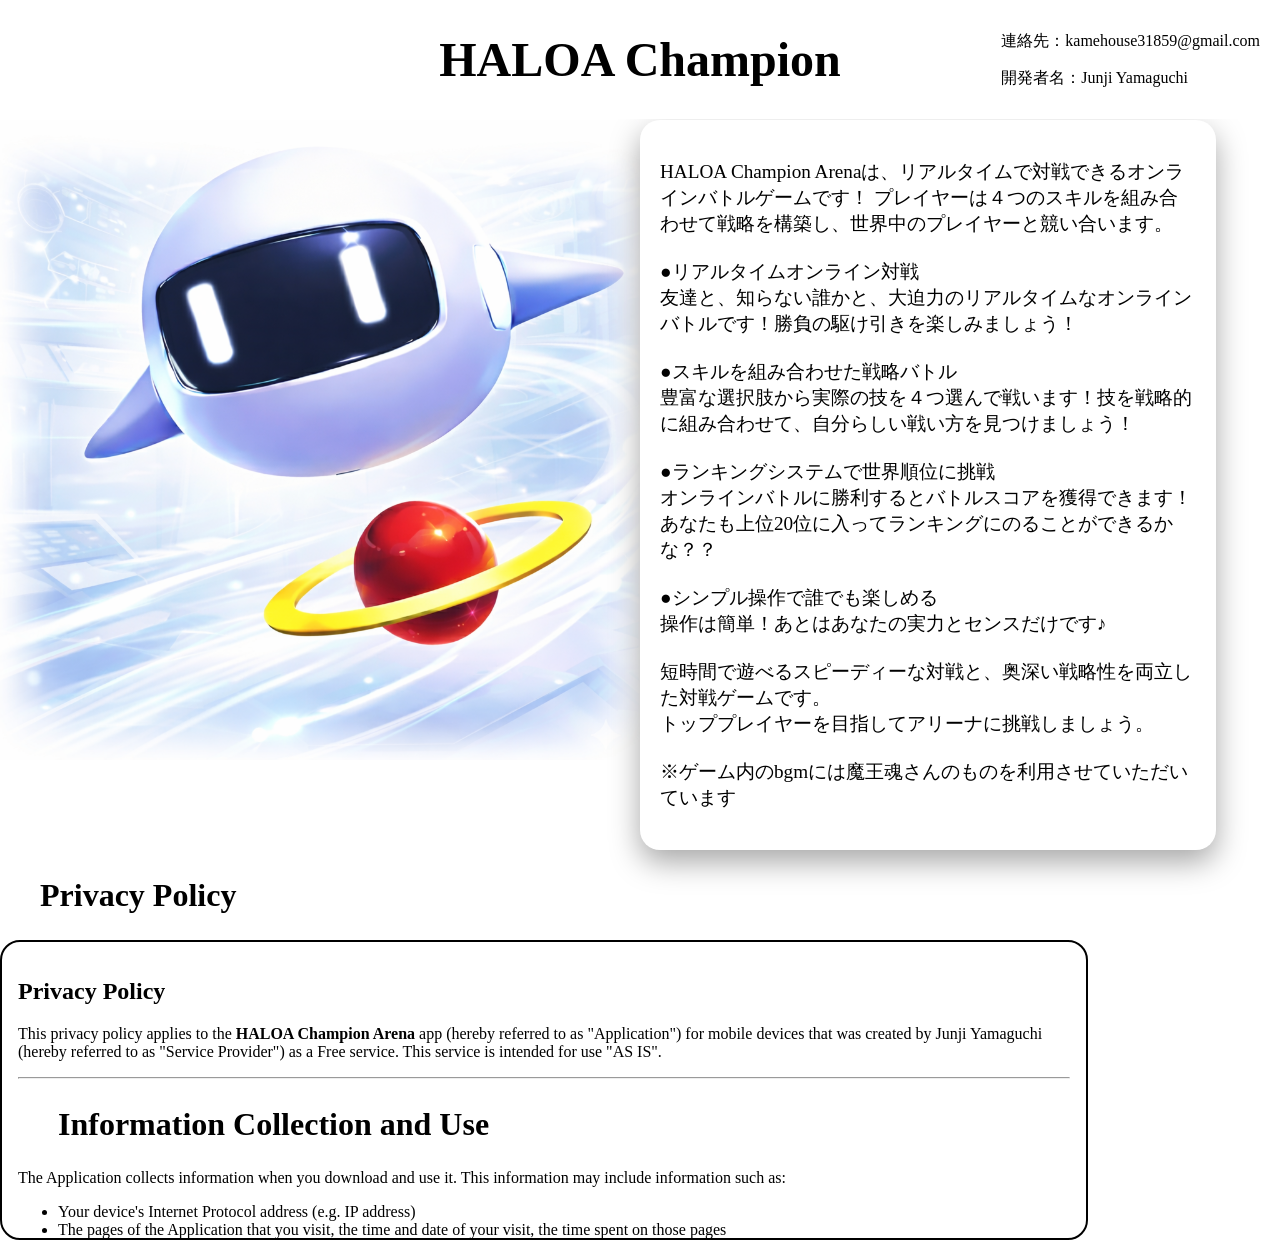
==== index.html @ c18015fb "create a homepage" ====
<!DOCTYPE html>
<html>
    <head>
        <meta charset="UTF-8">
        <title>HALOA Champion Arena</title>
        <link rel="stylesheet" href="style.css">
    </head>
    <body>

        <div class="title_group">
            <h1 class="title">HALOA Champion</h1>
            <div class="information_group">
                <p
                    class="information_item">連絡先：kamehouse31859@gmail.com</p>
                <p class="information_item">開発者名：Junji Yamaguchi</p>
            </div>
        </div>

        <div class="information_image_container">
            <div><img src="images/icon_final.png"
                    alt="HALOA Champion ロゴ"
                    class="image"></div>
            <div class="discription_container">

                <p class="discription">HALOA Champion
                    Arenaは、リアルタイムで対戦できるオンラインバトルゲームです！
                    プレイヤーは４つのスキルを組み合わせて戦略を構築し、世界中のプレイヤーと競い合います。<br><br>

                    ●リアルタイムオンライン対戦<br>
                    友達と、知らない誰かと、大迫力のリアルタイムなオンラインバトルです！勝負の駆け引きを楽しみましょう！<br><br>

                    ●スキルを組み合わせた戦略バトル<br>
                    豊富な選択肢から実際の技を４つ選んで戦います！技を戦略的に組み合わせて、自分らしい戦い方を見つけましょう！<br><br>

                    ●ランキングシステムで世界順位に挑戦<br>
                    オンラインバトルに勝利するとバトルスコアを獲得できます！あなたも上位20位に入ってランキングにのることができるかな？？<br><br>

                    ●シンプル操作で誰でも楽しめる<br>
                    操作は簡単！あとはあなたの実力とセンスだけです♪<br><br>

                    短時間で遊べるスピーディーな対戦と、奥深い戦略性を両立した対戦ゲームです。<br>
                    トッププレイヤーを目指してアリーナに挑戦しましょう。<br><br>

                    ※ゲーム内のbgmには魔王魂さんのものを利用させていただいています</p>
            </div>
        </div>
        <h2>Privacy Policy</h2>
        <div class="privacy_container">
            <section class="pp">
                <h1>Privacy Policy</h1>

                <p>
                    This privacy policy applies to the <strong>HALOA Champion
                        Arena</strong> app (hereby referred to as
                    &quot;Application&quot;) for mobile devices that was created
                    by Junji Yamaguchi
                    (hereby referred to as &quot;Service Provider&quot;) as a
                    Free service. This service is intended
                    for use &quot;AS IS&quot;.
                </p>

                <hr>

                <h2>Information Collection and Use</h2>

                <p>The Application collects information when you download and
                    use it. This information may include information such
                    as:</p>

                <ul>
                    <li>Your device's Internet Protocol address (e.g. IP
                        address)</li>
                    <li>The pages of the Application that you visit, the time
                        and date of your visit, the time spent on those
                        pages</li>
                    <li>The time spent on the Application</li>
                    <li>The operating system you use on your mobile device</li>
                </ul>

                <p>The Application does not gather precise information about the
                    location of your mobile device.</p>

                <p>
                    The Service Provider may use the information you provided to
                    contact you from time to time to provide you with important
                    information,
                    required notices and marketing promotions.
                </p>

                <p>
                    For a better experience, while using the Application, the
                    Service Provider may require you to provide us with certain
                    personally
                    identifiable information, including but not limited to
                    <a
                        href="mailto:kamehouse31859@gmail.com">kamehouse31859@gmail.com</a>.
                    The information that the Service Provider requests will be
                    retained by them and used as described in this privacy
                    policy.
                </p>

                <hr>

                <h2>Third Party Access</h2>

                <p>
                    Only aggregated, anonymized data is periodically transmitted
                    to external services to aid the Service Provider in
                    improving the
                    Application and their service. The Service Provider may
                    share your information with third parties in the ways that
                    are described in
                    this privacy statement.
                </p>

                <p>
                    Please note that the Application utilizes third-party
                    services that have their own Privacy Policy about handling
                    data. Below are the
                    links to the Privacy Policy of the third-party service
                    providers used by the Application:
                </p>

                <ul>
                    <li>Unity</li>
                </ul>

                <p>The Service Provider may disclose User Provided and
                    Automatically Collected Information:</p>

                <ul>
                    <li>as required by law, such as to comply with a subpoena,
                        or similar legal process;</li>
                    <li>
                        when they believe in good faith that disclosure is
                        necessary to protect their rights, protect your safety
                        or the safety of others,
                        investigate fraud, or respond to a government request;
                    </li>
                    <li>
                        with their trusted services providers who work on their
                        behalf, do not have an independent use of the
                        information we disclose to
                        them, and have agreed to adhere to the rules set forth
                        in this privacy statement.
                    </li>
                </ul>

                <hr>

                <h2>Opt-Out Rights</h2>

                <p>
                    You can stop all collection of information by the
                    Application easily by uninstalling it. You may use the
                    standard uninstall
                    processes as may be available as part of your mobile device
                    or via the mobile application marketplace or network.
                </p>

                <hr>

                <h2>Data Retention Policy</h2>

                <p>
                    The Service Provider will retain User Provided data for as
                    long as you use the Application and for a reasonable time
                    thereafter. If
                    you'd like them to delete User Provided Data that you have
                    provided via the Application, please contact them at
                    <a
                        href="mailto:kamehouse31859@gmail.com">kamehouse31859@gmail.com</a>
                    and they will respond in a reasonable time.
                </p>

                <hr>

                <h2>Children</h2>

                <p>The Service Provider does not use the Application to
                    knowingly solicit data from or market to children under the
                    age of 13.</p>

                <p>
                    The Application does not address anyone under the age of 13.
                    The Service Provider does not knowingly collect personally
                    identifiable
                    information from children under 13 years of age. In the case
                    the Service Provider discovers that a child under 13 has
                    provided
                    personal information, the Service Provider will immediately
                    delete this from their servers. If you are a parent or
                    guardian and you
                    are aware that your child has provided us with personal
                    information, please contact the Service Provider
                    (<a
                        href="mailto:kamehouse31859@gmail.com">kamehouse31859@gmail.com</a>)
                    so that they will be able to take the necessary actions.
                </p>

                <hr>

                <h2>Security</h2>

                <p>
                    The Service Provider is concerned about safeguarding the
                    confidentiality of your information. The Service Provider
                    provides
                    physical, electronic, and procedural safeguards to protect
                    information the Service Provider processes and maintains.
                </p>

                <hr>

                <h2>Changes</h2>

                <p>
                    This Privacy Policy may be updated from time to time for any
                    reason. The Service Provider will notify you of any changes
                    to the
                    Privacy Policy by updating this page with the new Privacy
                    Policy. You are advised to consult this Privacy Policy
                    regularly for any
                    changes, as continued use is deemed approval of all changes.
                </p>

                <p><strong>This privacy policy is effective as of
                        2025-05-03</strong></p>

                <hr>

                <h2>Your Consent</h2>

                <p>
                    By using the Application, you are consenting to the
                    processing of your information as set forth in this Privacy
                    Policy now and as
                    amended by us.
                </p>

                <hr>

                <h2>Contact Us</h2>

                <p>
                    If you have any questions regarding privacy while using the
                    Application, or have questions about the practices, please
                    contact the
                    Service Provider via email at
                    <a
                        href="mailto:kamehouse31859@gmail.com">kamehouse31859@gmail.com</a>.
                </p>
            </section>
        </div>
    </body>
</html>
---- style.css ----
body {
  margin: 0;
  padding-top: 120px; /* ← title_groupの高さ分に調整 */
}

.title {
  font-size: 3rem;
  text-align: center;
}

.title_group_spacing {
  height: 200px;
  width: 100vw;
  background-color: aliceblue;
}

.title_group {
  display: flex;
  justify-content: center; /* ← 中央寄せ */
  align-items: center;
  position: fixed;
  top: 0;
  left: 0;
  background-color: white;
  width: 100vw;
  z-index: 1000;
}

.information_group {
  position: absolute; /* ← fixedやめる */
  right: 20px;
  top: 50%;
  transform: translateY(-50%);
}

.image {
  width: 50vw;
}

.information_image_container {
  display: flex;
}

.discription_container {
  width: 45vw;
  justify-items: center;
  box-shadow: 0 12px 30px rgba(0, 0, 0, 0.35);
  border-radius: 20px;
}

.information_item {
}

.discription {
  padding: 20px;
  font-size: 1.2rem;
}

h2 {
  margin-left: 40px;
  font-size: 2rem;
}

.privacy_container {
  height: 300px;
  width: 85vw;
  border: 2px solid;
  border-radius: 20px;
  justify-self: center;
  overflow-y: auto; /* ← はみ出たら縦スクロール */
  overflow-x: hidden; /* ← 横は出ないように */

  justify-self: center;
  padding: 16px; /* ← 中身が枠にくっつかないように（好み） */
  box-sizing: border-box; /* ← padding分で幅がはみ出さない */
}
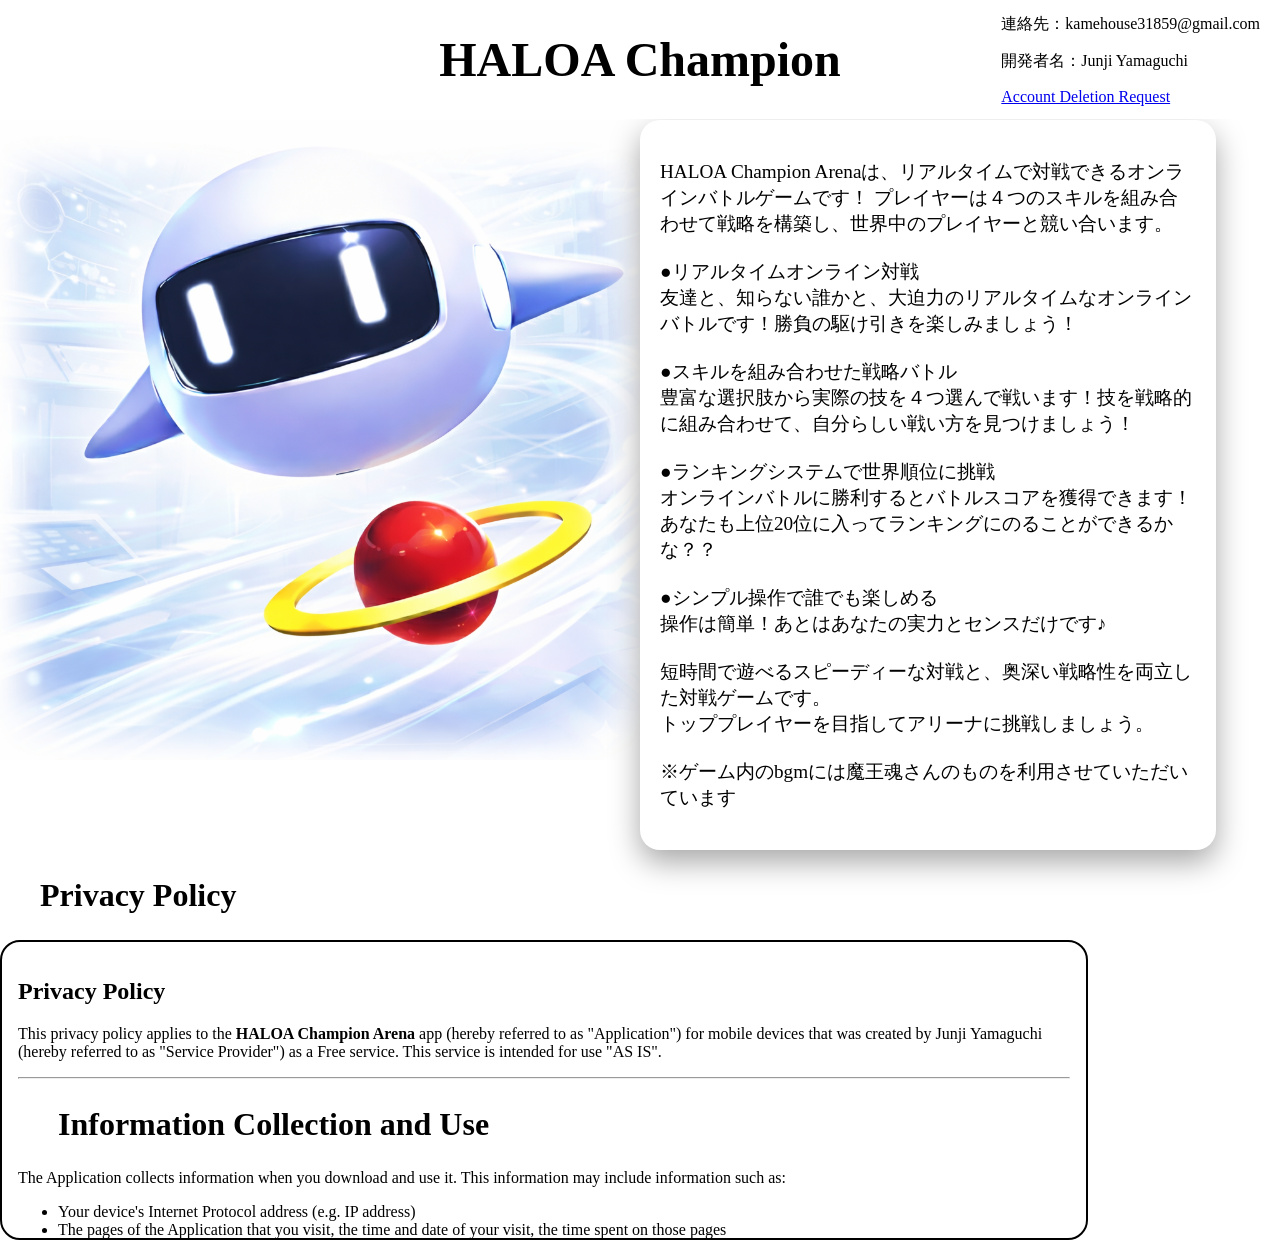
==== commit c00198ca: "Update index.html" ====
--- a/index.html
+++ b/index.html
@@ -4,6 +4,7 @@
         <meta charset="UTF-8">
         <title>HALOA Champion Arena</title>
         <link rel="stylesheet" href="style.css">
+        <meta name="viewport" content="width=device-width, initial-scale=1.0">
     </head>
     <body>
 
@@ -13,6 +14,9 @@
                 <p
                     class="information_item">連絡先：kamehouse31859@gmail.com</p>
                 <p class="information_item">開発者名：Junji Yamaguchi</p>
+                <p class="information_item">
+    <a href="account-deletion.html">Account Deletion Request</a>
+</p>
             </div>
         </div>
 
@@ -253,4 +257,4 @@
             </section>
         </div>
     </body>
-</html>+</html>
--- a/style.css
+++ b/style.css
@@ -74,3 +74,66 @@
   padding: 16px; /* ← 中身が枠にくっつかないように（好み） */
   box-sizing: border-box; /* ← padding分で幅がはみ出さない */
 }
+
+/* スマホ対応 */
+@media (max-width: 768px) {
+  .title_group {
+    flex-direction: column;
+    align-items: center;
+    gap: 6px;
+    padding: 10px 12px;
+  }
+
+  /* 右固定をやめて、普通に表示 */
+  .information_group {
+    position: static;
+    transform: none;
+    text-align: center;
+    font-size: 0.9rem;
+    line-height: 1.3;
+  }
+
+  /* メールが長いので折り返し許可 */
+  .information_item {
+    margin: 0;
+    word-break: break-word; /* 長い文字列でも折り返す */
+  }
+
+  /* タイトルも少し小さく */
+  .title {
+    margin: 0;
+    font-size: 2rem;
+  }
+
+  /* fixedヘッダーの分、本文を下げる（必要なら調整） */
+  body {
+    padding-top: 150px;
+  }
+
+  .information_image_container {
+    flex-direction: column; /* 横並び→縦並び */
+    gap: 16px;
+    padding: 0 12px;
+  }
+
+  .image {
+    width: 100%; /* 画面いっぱい */
+    max-width: 420px; /* 大きすぎ防止 */
+    margin: 0 auto;
+    display: block;
+  }
+
+  .discription_container {
+    width: 100%;
+  }
+
+  h2 {
+    margin-left: 12px;
+  }
+
+  .privacy_container {
+    width: calc(100% - 24px);
+    height: 320px; /* 好みで */
+    margin: 0 12px 24px 12px;
+  }
+}
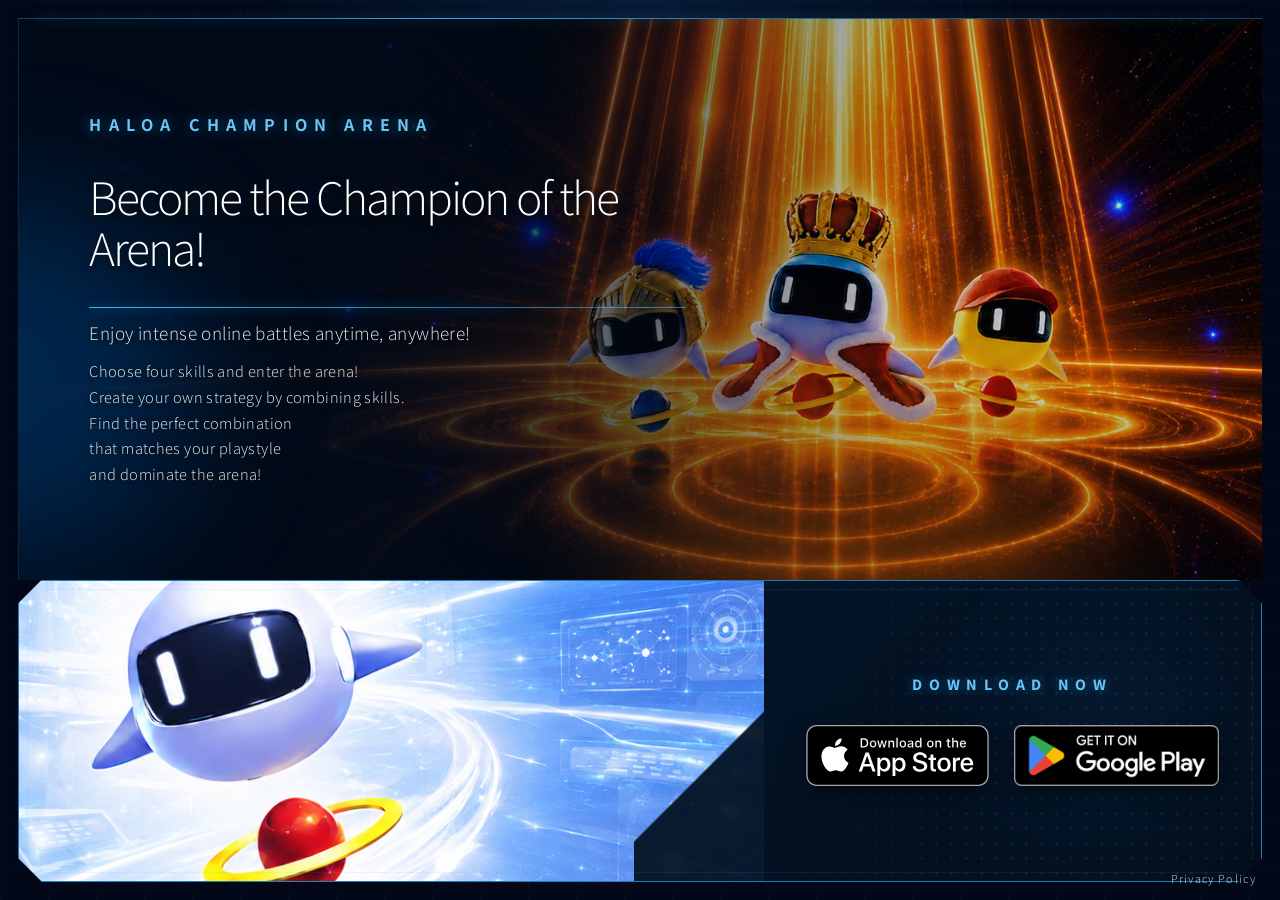
==== commit 7de73c19: "2026-07-28" ====
--- a/index.html
+++ b/index.html
@@ -1,260 +1,571 @@
 <!DOCTYPE html>
-<html>
+<html lang="ja">
     <head>
         <meta charset="UTF-8">
-        <title>HALOA Champion Arena</title>
+
+        <meta
+            name="viewport"
+            content="width=device-width, initial-scale=1.0">
+
+        <meta
+            name="description"
+            content="Haloa Champion Arenaの公式サイト。4つの技を選んで戦うオンライン対戦ゲーム。">
+
+        <title>Haloa Champion Arena</title>
+
         <link rel="stylesheet" href="style.css">
-        <meta name="viewport" content="width=device-width, initial-scale=1.0">
+
+        <link
+            href="https://fonts.googleapis.com/css2?family=Noto+Sans+JP:wght@100;200;300;400;500;700&display=swap"
+            rel="stylesheet">
     </head>
+
     <body>
 
-        <div class="title_group">
-            <h1 class="title">HALOA Champion</h1>
-            <div class="information_group">
-                <p
-                    class="information_item">連絡先：kamehouse31859@gmail.com</p>
-                <p class="information_item">開発者名：Junji Yamaguchi</p>
-                <p class="information_item">
-    <a href="account-deletion.html">Account Deletion Request</a>
-</p>
+        <main class="landing-page">
+
+            <!-- 上部：ゲーム紹介 -->
+            <section class="hero-section">
+
+                <!-- 背景画像 -->
+                <img
+                    class="hero-background"
+                    src="images/banner.png"
+                    alt>
+
+                <!-- 背景を暗くするレイヤー -->
+                <div class="hero-overlay"></div>
+
+                <!-- 装飾用の発光 -->
+                <div class="blue-glow blue-glow-left"></div>
+                <div class="orange-glow"></div>
+
+                <!-- 左側の文章 -->
+                <div class="hero-content">
+
+                    <p class="game-name">
+                        HALOA CHAMPION ARENA
+                    </p>
+
+                    <h1 class="hero-title" id="hero-title">
+                        アリーナの王者になれ！
+                    </h1>
+
+                    <div class="hero-description">
+
+                        <p class="hero-lead" id="hero-lead">
+                            どこでも手軽に大迫力のオンライン対戦！
+                        </p>
+
+                        <p id="hero-text-1">
+                            ４つの技を選んでいざ戦場へ！
+                        </p>
+
+                        <p id="hero-text-2">
+                            技の選び方はあなた次第。
+                        </p>
+
+                        <p id="hero-text-3">
+                            あなただけの戦略を実現するあなただけの組み合わせが<br class="mobile-break">
+                            きっと見つかるはず！
+                        </p>
+
+                    </div>
+
+                </div>
+
+            </section>
+
+            <!-- 下部：ダウンロード -->
+            <section class="download-section">
+
+                <!-- 左側のキャラクター画像 -->
+                <div class="download-visual">
+
+                    <div class="visual-light"></div>
+
+                    <img
+                        src="images/haloa_image.png"
+                        alt="Haloa Champion Arena"
+                        class="haloa-image">
+
+                </div>
+
+                <!-- 斜めの区切り -->
+                <div class="diagonal-divider"></div>
+
+                <!-- 右側 -->
+                <div class="download-content">
+
+                    <p
+                        class="download-label"
+                        id="download-label">
+                        DOWNLOAD NOW
+                    </p>
+
+                    <div class="store-buttons">
+
+                        <a
+                            href="https://apps.apple.com/jp/app/haloa-champion-arena/id6758935252"
+                            class="store-link"
+                            aria-label="Download on the App Store">
+
+                            <img
+                                src="images/appstore.svg"
+                                alt="Download on the App Store">
+
+                        </a>
+
+                        <a
+                            href="https://play.google.com/store/apps/details?id=com.junjiyamaguchi.haloa"
+                            class="store-link"
+                            aria-label="Get it on Google Play">
+
+                            <img
+                                src="images/googleplay.png"
+                                alt="Get it on Google Play">
+
+                        </a>
+
+                    </div>
+
+                </div>
+
+            </section>
+
+        </main>
+
+        <script>
+
+        const language =
+            navigator.languages && navigator.languages.length > 0
+                ? navigator.languages[0]
+                : navigator.language;
+
+        const isJapanese =
+            language.toLowerCase().startsWith("ja");
+
+        const texts = {
+
+            ja: {
+
+                title: "アリーナの王者になれ！",
+
+                lead: "どこでも手軽に大迫力のオンライン対戦！",
+
+                text1: "４つの技を選んでいざ戦場へ！",
+
+                text2: "技の選び方はあなた次第。",
+
+                text3:
+                    "あなただけの戦略を実現する、<br>" +
+                    "あなただけの組み合わせが<br class='mobile-break'>" +
+                    "きっと見つかるはず！",
+
+                download: "DOWNLOAD NOW"
+            },
+
+            en: {
+
+                title: "Become the Champion of the Arena!",
+
+                lead: "Enjoy intense online battles anytime, anywhere!",
+
+                text1: "Choose four skills and enter the arena!",
+
+                text2: "Create your own strategy by combining skills.",
+
+                text3:
+                    "Find the perfect combination<br>" +
+                    "that matches your playstyle<br class='mobile-break'>" +
+                    "and dominate the arena!",
+
+                download: "DOWNLOAD NOW"
+            }
+
+        };
+
+        const selected =
+            isJapanese ? texts.ja : texts.en;
+
+        document.documentElement.lang =
+            isJapanese ? "ja" : "en";
+
+        document.getElementById("hero-title").textContent =
+            selected.title;
+
+        document.getElementById("hero-lead").textContent =
+            selected.lead;
+
+        document.getElementById("hero-text-1").textContent =
+            selected.text1;
+
+        document.getElementById("hero-text-2").textContent =
+            selected.text2;
+
+        document.getElementById("hero-text-3").innerHTML =
+            selected.text3;
+
+        document.getElementById("download-label").textContent =
+            selected.download;
+
+            if (!isJapanese) {
+                document.body.classList.add("english");
+            }
+
+    </script>
+
+        <!-- Privacy Policy ボタン -->
+        <button
+            type="button"
+            class="privacy-policy-button"
+            id="privacy-policy-button"
+            aria-haspopup="dialog"
+            aria-controls="privacy-policy-modal">
+            Privacy Policy
+        </button>
+
+        <!-- Privacy Policy モーダル -->
+        <div
+            class="privacy-modal-overlay"
+            id="privacy-policy-modal"
+            aria-hidden="true">
+            <div
+                class="privacy-modal"
+                role="dialog"
+                aria-modal="true"
+                aria-labelledby="privacy-modal-title">
+                <button
+                    type="button"
+                    class="privacy-modal-close"
+                    id="privacy-modal-close"
+                    aria-label="プライバシーポリシーを閉じる">
+                    ×
+                </button>
+
+                <p class="privacy-modal-label">PRIVACY POLICY</p>
+
+                <h2 id="privacy-modal-title">
+                    プライバシーポリシー
+                </h2>
+
+                <div class="privacy-modal-content">
+
+                    <section>
+                        <h3>Privacy Policy</h3>
+
+                        <p>
+                            This privacy policy applies to the HALOA Champion
+                            Arena app
+                            (hereby referred to as "Application") for mobile
+                            devices that was
+                            created by Junji Yamaguchi (hereby referred to as
+                            "Service Provider")
+                            as a Free service. This service is intended for use
+                            "AS IS".
+                        </p>
+                    </section>
+
+                    <section>
+                        <h3>Information Collection and Use</h3>
+
+                        <p>
+                            The Application collects information when you
+                            download and use it.
+                            This information may include information such as:
+                        </p>
+
+                        <ul>
+                            <li>Your device's Internet Protocol address (e.g. IP
+                                address)</li>
+                            <li>
+                                The pages of the Application that you visit, the
+                                time and date
+                                of your visit, and the time spent on those pages
+                            </li>
+                            <li>The time spent on the Application</li>
+                            <li>The operating system you use on your mobile
+                                device</li>
+                        </ul>
+
+                        <p>
+                            The Application does not gather precise information
+                            about the location
+                            of your mobile device.
+                        </p>
+
+                        <p>
+                            The Service Provider may use the information you
+                            provided to contact you
+                            from time to time to provide you with important
+                            information, required
+                            notices and marketing promotions.
+                        </p>
+
+                        <p>
+                            For a better experience, while using the
+                            Application, the Service Provider
+                            may require you to provide certain personally
+                            identifiable information,
+                            including but not limited to
+                            <a href="mailto:kamehouse31859@gmail.com">
+                                kamehouse31859@gmail.com
+                            </a>.
+                            The information that the Service Provider requests
+                            will be retained by them
+                            and used as described in this privacy policy.
+                        </p>
+                    </section>
+
+                    <section>
+                        <h3>Third Party Access</h3>
+
+                        <p>
+                            Only aggregated, anonymized data is periodically
+                            transmitted to external
+                            services to aid the Service Provider in improving
+                            the Application and
+                            their service. The Service Provider may share your
+                            information with third
+                            parties in the ways that are described in this
+                            privacy statement.
+                        </p>
+
+                        <p>
+                            Please note that the Application utilizes
+                            third-party services that have
+                            their own Privacy Policy about handling data. Below
+                            are the links to the
+                            Privacy Policy of the third-party service providers
+                            used by the Application:
+                        </p>
+
+                        <ul>
+                            <li>
+                                <a
+                                    href="https://unity.com/legal/privacy-policy"
+                                    target="_blank"
+                                    rel="noopener noreferrer">
+                                    Unity
+                                </a>
+                            </li>
+                        </ul>
+
+                        <p>
+                            The Service Provider may disclose User Provided and
+                            Automatically Collected
+                            Information:
+                        </p>
+
+                        <ul>
+                            <li>
+                                as required by law, such as to comply with a
+                                subpoena or similar legal
+                                process;
+                            </li>
+                            <li>
+                                when they believe in good faith that disclosure
+                                is necessary to protect
+                                their rights, protect your safety or the safety
+                                of others, investigate
+                                fraud, or respond to a government request;
+                            </li>
+                            <li>
+                                with their trusted service providers who work on
+                                their behalf, do not
+                                have an independent use of the information
+                                disclosed to them, and have
+                                agreed to adhere to the rules set forth in this
+                                privacy statement.
+                            </li>
+                        </ul>
+                    </section>
+
+                    <section>
+                        <h3>Opt-Out Rights</h3>
+
+                        <p>
+                            You can stop all collection of information by the
+                            Application easily by
+                            uninstalling it. You may use the standard uninstall
+                            processes available
+                            as part of your mobile device or via the mobile
+                            application marketplace
+                            or network.
+                        </p>
+                    </section>
+
+                    <section>
+                        <h3>Data Retention Policy</h3>
+
+                        <p>
+                            The Service Provider will retain User Provided data
+                            for as long as you use
+                            the Application and for a reasonable time
+                            thereafter. If you would like
+                            them to delete User Provided Data that you have
+                            provided via the
+                            Application, please contact them at
+                            <a href="mailto:kamehouse31859@gmail.com">
+                                kamehouse31859@gmail.com
+                            </a>
+                            and they will respond in a reasonable time.
+                        </p>
+                    </section>
+
+                    <section>
+                        <h3>Children</h3>
+
+                        <p>
+                            The Service Provider does not use the Application to
+                            knowingly solicit
+                            data from or market to children under the age of 13.
+                        </p>
+
+                        <p>
+                            The Application does not address anyone under the
+                            age of 13. The Service
+                            Provider does not knowingly collect personally
+                            identifiable information
+                            from children under 13 years of age.
+                        </p>
+
+                        <p>
+                            In the case the Service Provider discovers that a
+                            child under 13 has
+                            provided personal information, the Service Provider
+                            will immediately
+                            delete this information from their servers.
+                        </p>
+
+                        <p>
+                            If you are a parent or guardian and you are aware
+                            that your child has
+                            provided personal information, please contact the
+                            Service Provider at
+                            <a href="mailto:kamehouse31859@gmail.com">
+                                kamehouse31859@gmail.com
+                            </a>
+                            so that they can take the necessary actions.
+                        </p>
+                    </section>
+
+                    <section>
+                        <h3>Security</h3>
+
+                        <p>
+                            The Service Provider is concerned about safeguarding
+                            the confidentiality
+                            of your information. The Service Provider provides
+                            physical, electronic,
+                            and procedural safeguards to protect information the
+                            Service Provider
+                            processes and maintains.
+                        </p>
+                    </section>
+
+                    <section>
+                        <h3>Changes</h3>
+
+                        <p>
+                            This Privacy Policy may be updated from time to time
+                            for any reason. The
+                            Service Provider will notify you of any changes to
+                            the Privacy Policy by
+                            updating this page with the new Privacy Policy.
+                        </p>
+
+                        <p>
+                            You are advised to consult this Privacy Policy
+                            regularly for any changes,
+                            as continued use is deemed approval of all changes.
+                        </p>
+
+                        <p>
+                            This privacy policy is effective as of
+                            <strong>2025-05-03</strong>.
+                        </p>
+                    </section>
+
+                    <section>
+                        <h3>Your Consent</h3>
+
+                        <p>
+                            By using the Application, you are consenting to the
+                            processing of your
+                            information as set forth in this Privacy Policy now
+                            and as amended by us.
+                        </p>
+                    </section>
+
+                    <section>
+                        <h3>Contact Us</h3>
+
+                        <p>
+                            If you have any questions regarding privacy while
+                            using the Application,
+                            or have questions about the practices, please
+                            contact the Service Provider
+                            via email at
+                            <a href="mailto:kamehouse31859@gmail.com">
+
+                                haloa.official@gmail.com
+
+                            </a>.
+                        </p>
+                    </section>
+
+                </div>
             </div>
         </div>
 
-        <div class="information_image_container">
-            <div><img src="images/icon_final.png"
-                    alt="HALOA Champion ロゴ"
-                    class="image"></div>
-            <div class="discription_container">
-
-                <p class="discription">HALOA Champion
-                    Arenaは、リアルタイムで対戦できるオンラインバトルゲームです！
-                    プレイヤーは４つのスキルを組み合わせて戦略を構築し、世界中のプレイヤーと競い合います。<br><br>
-
-                    ●リアルタイムオンライン対戦<br>
-                    友達と、知らない誰かと、大迫力のリアルタイムなオンラインバトルです！勝負の駆け引きを楽しみましょう！<br><br>
-
-                    ●スキルを組み合わせた戦略バトル<br>
-                    豊富な選択肢から実際の技を４つ選んで戦います！技を戦略的に組み合わせて、自分らしい戦い方を見つけましょう！<br><br>
-
-                    ●ランキングシステムで世界順位に挑戦<br>
-                    オンラインバトルに勝利するとバトルスコアを獲得できます！あなたも上位20位に入ってランキングにのることができるかな？？<br><br>
-
-                    ●シンプル操作で誰でも楽しめる<br>
-                    操作は簡単！あとはあなたの実力とセンスだけです♪<br><br>
-
-                    短時間で遊べるスピーディーな対戦と、奥深い戦略性を両立した対戦ゲームです。<br>
-                    トッププレイヤーを目指してアリーナに挑戦しましょう。<br><br>
-
-                    ※ゲーム内のbgmには魔王魂さんのものを利用させていただいています</p>
-            </div>
-        </div>
-        <h2>Privacy Policy</h2>
-        <div class="privacy_container">
-            <section class="pp">
-                <h1>Privacy Policy</h1>
-
-                <p>
-                    This privacy policy applies to the <strong>HALOA Champion
-                        Arena</strong> app (hereby referred to as
-                    &quot;Application&quot;) for mobile devices that was created
-                    by Junji Yamaguchi
-                    (hereby referred to as &quot;Service Provider&quot;) as a
-                    Free service. This service is intended
-                    for use &quot;AS IS&quot;.
-                </p>
-
-                <hr>
-
-                <h2>Information Collection and Use</h2>
-
-                <p>The Application collects information when you download and
-                    use it. This information may include information such
-                    as:</p>
-
-                <ul>
-                    <li>Your device's Internet Protocol address (e.g. IP
-                        address)</li>
-                    <li>The pages of the Application that you visit, the time
-                        and date of your visit, the time spent on those
-                        pages</li>
-                    <li>The time spent on the Application</li>
-                    <li>The operating system you use on your mobile device</li>
-                </ul>
-
-                <p>The Application does not gather precise information about the
-                    location of your mobile device.</p>
-
-                <p>
-                    The Service Provider may use the information you provided to
-                    contact you from time to time to provide you with important
-                    information,
-                    required notices and marketing promotions.
-                </p>
-
-                <p>
-                    For a better experience, while using the Application, the
-                    Service Provider may require you to provide us with certain
-                    personally
-                    identifiable information, including but not limited to
-                    <a
-                        href="mailto:kamehouse31859@gmail.com">kamehouse31859@gmail.com</a>.
-                    The information that the Service Provider requests will be
-                    retained by them and used as described in this privacy
-                    policy.
-                </p>
-
-                <hr>
-
-                <h2>Third Party Access</h2>
-
-                <p>
-                    Only aggregated, anonymized data is periodically transmitted
-                    to external services to aid the Service Provider in
-                    improving the
-                    Application and their service. The Service Provider may
-                    share your information with third parties in the ways that
-                    are described in
-                    this privacy statement.
-                </p>
-
-                <p>
-                    Please note that the Application utilizes third-party
-                    services that have their own Privacy Policy about handling
-                    data. Below are the
-                    links to the Privacy Policy of the third-party service
-                    providers used by the Application:
-                </p>
-
-                <ul>
-                    <li>Unity</li>
-                </ul>
-
-                <p>The Service Provider may disclose User Provided and
-                    Automatically Collected Information:</p>
-
-                <ul>
-                    <li>as required by law, such as to comply with a subpoena,
-                        or similar legal process;</li>
-                    <li>
-                        when they believe in good faith that disclosure is
-                        necessary to protect their rights, protect your safety
-                        or the safety of others,
-                        investigate fraud, or respond to a government request;
-                    </li>
-                    <li>
-                        with their trusted services providers who work on their
-                        behalf, do not have an independent use of the
-                        information we disclose to
-                        them, and have agreed to adhere to the rules set forth
-                        in this privacy statement.
-                    </li>
-                </ul>
-
-                <hr>
-
-                <h2>Opt-Out Rights</h2>
-
-                <p>
-                    You can stop all collection of information by the
-                    Application easily by uninstalling it. You may use the
-                    standard uninstall
-                    processes as may be available as part of your mobile device
-                    or via the mobile application marketplace or network.
-                </p>
-
-                <hr>
-
-                <h2>Data Retention Policy</h2>
-
-                <p>
-                    The Service Provider will retain User Provided data for as
-                    long as you use the Application and for a reasonable time
-                    thereafter. If
-                    you'd like them to delete User Provided Data that you have
-                    provided via the Application, please contact them at
-                    <a
-                        href="mailto:kamehouse31859@gmail.com">kamehouse31859@gmail.com</a>
-                    and they will respond in a reasonable time.
-                </p>
-
-                <hr>
-
-                <h2>Children</h2>
-
-                <p>The Service Provider does not use the Application to
-                    knowingly solicit data from or market to children under the
-                    age of 13.</p>
-
-                <p>
-                    The Application does not address anyone under the age of 13.
-                    The Service Provider does not knowingly collect personally
-                    identifiable
-                    information from children under 13 years of age. In the case
-                    the Service Provider discovers that a child under 13 has
-                    provided
-                    personal information, the Service Provider will immediately
-                    delete this from their servers. If you are a parent or
-                    guardian and you
-                    are aware that your child has provided us with personal
-                    information, please contact the Service Provider
-                    (<a
-                        href="mailto:kamehouse31859@gmail.com">kamehouse31859@gmail.com</a>)
-                    so that they will be able to take the necessary actions.
-                </p>
-
-                <hr>
-
-                <h2>Security</h2>
-
-                <p>
-                    The Service Provider is concerned about safeguarding the
-                    confidentiality of your information. The Service Provider
-                    provides
-                    physical, electronic, and procedural safeguards to protect
-                    information the Service Provider processes and maintains.
-                </p>
-
-                <hr>
-
-                <h2>Changes</h2>
-
-                <p>
-                    This Privacy Policy may be updated from time to time for any
-                    reason. The Service Provider will notify you of any changes
-                    to the
-                    Privacy Policy by updating this page with the new Privacy
-                    Policy. You are advised to consult this Privacy Policy
-                    regularly for any
-                    changes, as continued use is deemed approval of all changes.
-                </p>
-
-                <p><strong>This privacy policy is effective as of
-                        2025-05-03</strong></p>
-
-                <hr>
-
-                <h2>Your Consent</h2>
-
-                <p>
-                    By using the Application, you are consenting to the
-                    processing of your information as set forth in this Privacy
-                    Policy now and as
-                    amended by us.
-                </p>
-
-                <hr>
-
-                <h2>Contact Us</h2>
-
-                <p>
-                    If you have any questions regarding privacy while using the
-                    Application, or have questions about the practices, please
-                    contact the
-                    Service Provider via email at
-                    <a
-                        href="mailto:kamehouse31859@gmail.com">kamehouse31859@gmail.com</a>.
-                </p>
-            </section>
-        </div>
+        <script>
+  const privacyButton =
+    document.getElementById("privacy-policy-button");
+
+  const privacyModal =
+    document.getElementById("privacy-policy-modal");
+
+  const privacyCloseButton =
+    document.getElementById("privacy-modal-close");
+
+  function openPrivacyModal() {
+    privacyModal.classList.add("is-open");
+    privacyModal.setAttribute("aria-hidden", "false");
+
+    document.body.classList.add("modal-open");
+  }
+
+  function closePrivacyModal() {
+    privacyModal.classList.remove("is-open");
+    privacyModal.setAttribute("aria-hidden", "true");
+
+    document.body.classList.remove("modal-open");
+  }
+
+  /* Privacy Policyボタン */
+  privacyButton.addEventListener("click", openPrivacyModal);
+
+  /* 右上の×ボタン */
+  privacyCloseButton.addEventListener("click", closePrivacyModal);
+
+  /* モーダルの外側をクリック */
+  privacyModal.addEventListener("click", function (event) {
+    if (event.target === privacyModal) {
+      closePrivacyModal();
+    }
+  });
+
+  /* Escapeキー */
+  document.addEventListener("keydown", function (event) {
+    if (
+      event.key === "Escape" &&
+      privacyModal.classList.contains("is-open")
+    ) {
+      closePrivacyModal();
+    }
+  });
+</script>
+
     </body>
-</html>
+</html>
--- a/style.css
+++ b/style.css
@@ -1,139 +1,1664 @@
+/* ==============================
+   基本設定
+============================== */
+
+:root {
+  --background-dark: #020817;
+  --background-navy: #041426;
+  --panel-dark: #061629;
+
+  --blue: #28baff;
+  --blue-light: #87dcff;
+  --blue-border: rgba(45, 177, 255, 0.65);
+
+  --orange: #ff9500;
+  --white: #ffffff;
+}
+
+* {
+  box-sizing: border-box;
+}
+
+html {
+  scroll-behavior: smooth;
+}
+
 body {
+  min-width: 320px;
   margin: 0;
-  padding-top: 120px; /* ← title_groupの高さ分に調整 */
-}
-
-.title {
-  font-size: 3rem;
-  text-align: center;
-}
-
-.title_group_spacing {
-  height: 200px;
-  width: 100vw;
-  background-color: aliceblue;
-}
-
-.title_group {
+
+  color: var(--white);
+  background:
+    radial-gradient(circle at 50% 0%, rgba(24, 81, 139, 0.25), transparent 38%),
+    var(--background-dark);
+
+    font-family:"Noto Sans JP",sans-serif;
+    font-weight:200;
+
+}
+
+img {
+  display: block;
+  max-width: 100%;
+}
+
+a {
+  color: inherit;
+  text-decoration: none;
+}
+
+/* ==============================
+   ページ全体
+============================== */
+
+.landing-page {
+  width: 100%;
+  height: 100vh;
+  min-height: 0;
+  padding: 18px;
+
+  position: relative;
+  overflow: hidden;
+
+  display: grid;
+  grid-template-rows: 65fr 35fr;
+
+  background:
+    linear-gradient(rgba(29, 144, 221, 0.04) 1px, transparent 1px),
+    linear-gradient(90deg, rgba(29, 144, 221, 0.04) 1px, transparent 1px);
+
+  background-size: 48px 48px;
+}
+
+/* ページ上部の細い青いライン */
+.landing-page::before {
+  content: "";
+
+  width: calc(100% - 72px);
+  height: 1px;
+
+  position: absolute;
+  top: 18px;
+  left: 36px;
+  z-index: 10;
+
+  background: linear-gradient(
+    90deg,
+    transparent,
+    rgba(70, 188, 255, 0.8),
+    rgba(70, 188, 255, 0.25),
+    transparent
+  );
+
+  box-shadow: 0 0 12px rgba(45, 183, 255, 0.6);
+}
+
+/* ==============================
+   上部メインビジュアル
+============================== */
+
+.hero-section {
+  width: 100%;
+  height: auto;
+  min-height: 0;
+  max-height: none;
+
+  position: relative;
   display: flex;
-  justify-content: center; /* ← 中央寄せ */
   align-items: center;
-  position: fixed;
+  overflow: hidden;
+
+  border-top: 1px solid rgba(53, 182, 255, 0.35);
+  border-left: 1px solid rgba(53, 182, 255, 0.18);
+
+  background: #020914;
+}
+
+
+.hero-background {
+  width: 130%;
+  max-width: none;
+  height: 100%;
+
+  position: absolute;
   top: 0;
   left: 0;
-  background-color: white;
-  width: 100vw;
-  z-index: 1000;
-}
-
-.information_group {
-  position: absolute; /* ← fixedやめる */
-  right: 20px;
-  top: 50%;
-  transform: translateY(-50%);
-}
-
-.image {
-  width: 50vw;
-}
-
-.information_image_container {
+
+  object-fit: cover;
+  object-position: left center;
+
+  z-index: 0;
+}
+
+/* 左側を暗くして文字を読みやすくする */
+.hero-overlay {
+  position: absolute;
+  inset: 0;
+  z-index: 1;
+
+  background:
+    linear-gradient(
+      90deg,
+      rgba(1, 10, 24, 0.98) 0%,
+      rgba(1, 11, 25, 0.92) 25%,
+      rgba(1, 11, 25, 0.67) 44%,
+      rgba(1, 11, 25, 0.15) 70%,
+      rgba(1, 11, 25, 0.03) 100%
+    ),
+    linear-gradient(
+      180deg,
+      rgba(0, 6, 17, 0.18),
+      rgba(0, 6, 17, 0.08) 60%,
+      rgba(0, 6, 17, 0.4)
+    );
+}
+
+/* 青い発光 */
+.blue-glow {
+  position: absolute;
+  z-index: 2;
+
+  border-radius: 50%;
+  pointer-events: none;
+
+  filter: blur(70px);
+}
+
+.blue-glow-left {
+  width: 360px;
+  height: 360px;
+
+  left: -190px;
+  bottom: 20px;
+
+  background: rgba(0, 133, 255, 0.23);
+}
+
+/* オレンジの発光 */
+.orange-glow {
+  width: 450px;
+  height: 450px;
+
+  position: absolute;
+  right: 13%;
+  bottom: -280px;
+  z-index: 2;
+
+  border-radius: 50%;
+  pointer-events: none;
+
+  background: rgba(255, 126, 0, 0.23);
+  filter: blur(75px);
+}
+
+/* 文章部分 */
+.hero-content {
+  width: min(680px, 48%);
+  margin-left: clamp(42px, 5.5vw, 100px);
+  padding: 70px 0;
+
+  position: relative;
+  z-index: 3;
+}
+
+/* 英字タイトル */
+.game-name {
+  margin: 0 0 34px;
+
+  color: #70c4f5;
+
+  font-size: clamp(12px, 1.25vw, 18px);
+  font-weight: 700;
+
+  letter-spacing: 0.45em;
+  line-height: 1.5;
+
+  text-shadow: 0 0 14px rgba(43, 168, 255, 0.55);
+}
+
+/* 大見出し */
+.hero-title {
+  max-width: 700px;
+  margin: 0 0 34px;
+
+  color: #ffffff;
+
+  font-family: "Noto Sans JP", sans-serif;
+  font-size: clamp(36px, 4.3vw, 68px);
+  font-weight: 200;
+
+  line-height: 1.16;
+  letter-spacing: -0.045em;
+
+  text-shadow:
+    0 4px 8px rgba(0, 0, 0, 0.85),
+    0 0 18px rgba(255, 255, 255, 0.12);
+}
+
+body.english .hero-title{
+    font-size: clamp(32px, 3.5vw, 58px);
+    line-height: 1.15;
+}
+
+body.english .hero-description p {
+  font-size: clamp(13px, 1.15vw, 18px);
+}
+
+body.english .hero-description .hero-lead {
+  font-size: clamp(15px, 1.35vw, 21px);
+}
+
+/* 説明文全体 */
+.hero-description {
+  line-height: 1.65;
+  max-width: 610px;
+  padding-top: 0px;
+
+  position: relative;
+
+  border-top: 1px solid rgba(82, 191, 255, 0.55);
+}
+
+
+/* 青い線の発光 */
+.hero-description::before {
+  content: "";
+
+  width: 70%;
+  height: 1px;
+
+  position: absolute;
+  top: -1px;
+  left: 0;
+
+  background: linear-gradient(90deg, rgba(43, 188, 255, 0.95), transparent);
+
+  box-shadow: 0 0 12px rgba(21, 167, 255, 0.7);
+}
+
+.hero-description p {
+  margin: 0;
+  color: rgba(255, 255, 255, 0.96);
+
+  font-size: 1.2rem;
+
+  line-height: 1.75;
+  letter-spacing: 0.025em;
+
+  text-shadow: 0 2px 6px rgba(0, 0, 0, 0.9);
+}
+
+.hero-description .hero-lead {
+  margin-top: 10px;
+  font-size: 1.3rem;
+  margin-bottom: 10px;
+}
+
+/* ==============================
+   下部ダウンロードエリア
+============================== */
+
+.download-section {
+  height: auto;
+  min-height: 0;
+  max-height: none;
+
+  position: relative;
+  z-index: 5;
+
+  display: grid;
+  grid-template-columns: 60% 40%;
+
+  overflow: hidden;
+
+  border: 1px solid var(--blue-border);
+
+  background: linear-gradient(
+    120deg,
+    rgba(11, 47, 78, 0.96),
+    rgba(3, 17, 34, 0.99) 58%
+  );
+
+  box-shadow:
+    0 0 20px rgba(12, 129, 211, 0.14),
+    inset 0 0 35px rgba(37, 157, 239, 0.07);
+
+  clip-path: polygon(
+    24px 0,
+    calc(100% - 24px) 0,
+    100% 24px,
+    100% calc(100% - 24px),
+    calc(100% - 24px) 100%,
+    24px 100%,
+    0 calc(100% - 24px),
+    0 24px
+  );
+}
+
+/* 内側の細いライン */
+.download-section::before {
+  content: "";
+
+  position: absolute;
+  inset: 8px;
+  z-index: 8;
+
+  border: 1px solid rgba(57, 173, 247, 0.1);
+
+  clip-path: polygon(
+    18px 0,
+    calc(100% - 18px) 0,
+    100% 18px,
+    100% calc(100% - 18px),
+    calc(100% - 18px) 100%,
+    18px 100%,
+    0 calc(100% - 18px),
+    0 18px
+  );
+
+  pointer-events: none;
+}
+
+/* 左側画像エリア */
+.download-visual {
+  height: 100%;
+  min-height: 0;
+
+  position: relative;
+  overflow: hidden;
+
   display: flex;
-}
-
-.discription_container {
-  width: 45vw;
-  justify-items: center;
-  box-shadow: 0 12px 30px rgba(0, 0, 0, 0.35);
-  border-radius: 20px;
-}
-
-.information_item {
-}
-
-.discription {
-  padding: 20px;
-  font-size: 1.2rem;
-}
-
-h2 {
-  margin-left: 40px;
-  font-size: 2rem;
-}
-
-.privacy_container {
-  height: 300px;
-  width: 85vw;
-  border: 2px solid;
-  border-radius: 20px;
-  justify-self: center;
-  overflow-y: auto; /* ← はみ出たら縦スクロール */
-  overflow-x: hidden; /* ← 横は出ないように */
-
-  justify-self: center;
-  padding: 16px; /* ← 中身が枠にくっつかないように（好み） */
-  box-sizing: border-box; /* ← padding分で幅がはみ出さない */
-}
-
-/* スマホ対応 */
-@media (max-width: 768px) {
-  .title_group {
+  align-items: center;
+
+  background:
+    radial-gradient(
+      circle at 30% 45%,
+      rgba(155, 220, 255, 0.44),
+      transparent 38%
+    ),
+    linear-gradient(120deg, rgba(95, 190, 255, 0.34), rgba(8, 47, 83, 0.48));
+}
+
+/* 左側の追加発光 */
+.visual-light {
+  width: 500px;
+  height: 500px;
+
+  position: absolute;
+  left: -80px;
+  top: -220px;
+
+  border-radius: 50%;
+
+  background: rgba(185, 231, 255, 0.34);
+  filter: blur(80px);
+}
+
+/* 下部左側の画像 */
+.haloa-image {
+    width: auto;
+    max-width: none;
+    height: 100%;
+
+    position: absolute;
+    top: 0;
+    left: 50%;
+
+    transform: translateX(-90%) translateY(10%) scale(3) ;
+
+    object-fit: initial;
+
+    z-index: 2;
+}
+
+/* 斜めの区切り */
+.diagonal-divider {
+  width: 230px;
+  height: 120%;
+
+  position: absolute;
+  top: -10%;
+  left: calc(60% - 130px);
+  z-index: 4;
+
+  background: linear-gradient(
+    135deg,
+    transparent 0 49%,
+    rgba(3, 18, 35, 0.94) 49.5% 100%
+  );
+
+  pointer-events: none;
+}
+
+/* 右側 */
+.download-content {
+  height: 100%;
+  min-height: 0;
+  padding: clamp(20px, 3vh, 40px) 42px;
+
+  position: relative;
+  z-index: 5;
+
+  display: flex;
+  flex-direction: column;
+  align-items: center;
+  justify-content: center;
+
+  text-align: center;
+
+  background:
+    radial-gradient(
+      circle at 70% 50%,
+      rgba(20, 91, 146, 0.12),
+      transparent 50%
+    ),
+    linear-gradient(135deg, rgba(4, 20, 39, 0.86), rgba(2, 13, 27, 0.98));
+}
+
+/* 右側のドット模様 */
+.download-content::before {
+  content: "";
+
+  position: absolute;
+  inset: 0;
+  z-index: -1;
+
+  opacity: 0.23;
+
+  background-image: radial-gradient(
+    circle,
+    rgba(68, 173, 245, 0.48) 1px,
+    transparent 1.5px
+  );
+
+  background-size: 15px 15px;
+
+  mask-image: linear-gradient(90deg, transparent, black 40%, black);
+}
+
+/* DOWNLOAD NOW */
+.download-label {
+  margin: 0 0 28px;
+
+  color: #65c3fa;
+
+  font-size: 14px;
+  font-weight: 800;
+
+  line-height: 1.5;
+  letter-spacing: 0.48em;
+
+  text-shadow: 0 0 12px rgba(47, 179, 255, 0.5);
+}
+
+/* ストアボタン */
+.store-buttons {
+  width: 100%;
+
+  display: flex;
+  align-items: center;
+  justify-content: center;
+  gap: 25px;
+}
+
+.store-link {
+  display: block;
+
+  border-radius: 10px;
+
+  transition:
+    transform 0.22s ease,
+    filter 0.22s ease;
+}
+
+.store-link img {
+  width: auto;
+  height: clamp(52px, 5vw, 72px);
+
+  object-fit: contain;
+
+  border-radius: 8px;
+
+  filter: drop-shadow(0 8px 12px rgba(0, 0, 0, 0.45));
+}
+
+.store-link:hover {
+  transform: translateY(-5px) scale(1.025);
+
+  filter: brightness(1.1) drop-shadow(0 0 12px rgba(71, 184, 255, 0.22));
+}
+
+.store-link:active {
+  transform: translateY(-1px) scale(0.99);
+}
+
+/* ==============================
+   タブレット
+============================== */
+
+@media (max-width: 1100px) {
+  .hero-content {
+    width: 56%;
+    margin-left: 48px;
+  }
+
+  .download-section {
+    grid-template-columns: 55% 45%;
+  }
+
+  .diagonal-divider {
+    left: calc(55% - 130px);
+  }
+
+  .store-buttons {
+    flex-direction: column;
+    gap: 14px;
+  }
+
+  .store-link img {
+    height: 58px;
+  }
+}
+
+/* ==============================
+   スマートフォン
+============================== */
+
+@media (max-width: 760px) {
+
+  /* ==============================
+     ページ全体
+  ============================== */
+
+  .landing-page {
+    width: 100%;
+    height: auto;
+    min-height: 100vh;
+    padding: 0;
+
+    display: block;
+    overflow: visible;
+
+    background-size: 35px 35px;
+  }
+
+  .landing-page::before {
+    display: none;
+  }
+
+
+  /* ==============================
+     上部メインビジュアル
+  ============================== */
+
+  .hero-section {
+    width: 100%;
+    height: auto;
+    min-height: 720px;
+
+    align-items: flex-end;
+
+    border-left: 0;
+  }
+
+  .hero-background {
+    width: 100%;
+    height: 55%;
+
+    object-fit: cover;
+    object-position: center top;
+  }
+
+  .hero-overlay {
+    background: linear-gradient(
+      180deg,
+      rgba(1, 8, 20, 0.02) 0%,
+      rgba(1, 8, 20, 0.16) 32%,
+      rgba(1, 8, 20, 0.9) 54%,
+      rgba(1, 8, 20, 1) 72%,
+      rgba(1, 8, 20, 1) 100%
+    );
+  }
+
+  .hero-content {
+    width: 100%;
+    margin: 0;
+    padding: 310px 24px 45px;
+
+    text-align: left;
+  }
+
+  .game-name {
+    margin-bottom: 18px;
+
+    font-size: 11px;
+    letter-spacing: 0.28em;
+  }
+
+  .hero-title {
+    margin-bottom: 24px;
+
+    font-size:2.5rem;
+    line-height: 1.22;
+  }
+
+  body.english .hero-title {
+    font-size: clamp(34px, 10.5vw, 50px);
+    line-height: 1.18;
+  }
+
+  .hero-description {
+    padding-top: 20px;
+  }
+
+  .hero-description p,
+  body.english .hero-description p {
+    margin-bottom: 11px;
+
+    font-size: 15px;
+    line-height: 1.65;
+  }
+
+  .hero-description .hero-lead,
+  body.english .hero-description .hero-lead {
+    margin-bottom: 19px;
+
+    font-size: 17px;
+  }
+
+  .mobile-break {
+    display: none;
+  }
+
+
+  /* ==============================
+     ダウンロードエリア全体
+  ============================== */
+
+  .download-section {
+    width: calc(100% - 28px);
+    height: auto;
+    min-height: 0;
+    margin: 14px;
+
+    position: relative;
+
+    display: grid;
+    grid-template-columns: 1fr;
+    grid-template-rows: 310px auto;
+
+    overflow: hidden;
+
+    border: 1px solid rgba(45, 177, 255, 0.72);
+
+    background: #031224;
+
+    box-shadow:
+      0 0 20px rgba(12, 129, 211, 0.18),
+      inset 0 0 35px rgba(37, 157, 239, 0.07);
+
+    clip-path: polygon(
+      18px 0,
+      calc(100% - 18px) 0,
+      100% 18px,
+      100% calc(100% - 18px),
+      calc(100% - 18px) 100%,
+      18px 100%,
+      0 calc(100% - 18px),
+      0 18px
+    );
+  }
+
+  /* 外枠の内側ライン */
+  .download-section::before {
+    content: "";
+
+    display: block;
+
+    position: absolute;
+    inset: 7px;
+    z-index: 20;
+
+    border: 1px solid rgba(57, 173, 247, 0.16);
+
+    clip-path: polygon(
+      13px 0,
+      calc(100% - 13px) 0,
+      100% 13px,
+      100% calc(100% - 13px),
+      calc(100% - 13px) 100%,
+      13px 100%,
+      0 calc(100% - 13px),
+      0 13px
+    );
+
+    pointer-events: none;
+  }
+
+
+  /* ==============================
+     上側：キャラクター画像
+  ============================== */
+
+  .download-visual {
+    width: 100%;
+    height: 310px;
+    min-height: 0;
+
+    position: relative;
+    z-index: 1;
+
+    display: block;
+    overflow: hidden;
+
+    background: #071b31;
+
+    /*
+      左側の下端は235px、
+      右側の下端は310px。
+      高低差75pxの斜め。
+    */
+    clip-path: polygon(
+      0 0,
+      100% 0,
+      100% 100%,
+      0 calc(100% - 75px)
+    );
+  }
+
+  .visual-light {
+    width: 380px;
+    height: 380px;
+
+    left: -100px;
+    top: -130px;
+    z-index: 2;
+
+    pointer-events: none;
+  }
+
+  /* 画像を枠いっぱいに敷き詰める */
+  .haloa-image {
+    width: 100%;
+    max-width: none;
+    height: 100%;
+
+    position: absolute;
+    inset: 0;
+    z-index: 1;
+
+    object-fit: cover;
+    object-position: center center;
+
+    transform: scale(2);
+  }
+
+
+  /* ==============================
+     斜めの青い発光ライン
+  ============================== */
+
+  .diagonal-divider {
+    display: block;
+
+    width: 100%;
+    height: 78px;
+
+    position: absolute;
+    top: 232px;
+    left: 0;
+    z-index: 8;
+
+    /*
+      画像と同じく、左から右へ75px下がる形。
+      回転は使わないので角度が完全に一致する。
+    */
+    clip-path: polygon(
+      0 0,
+      100% 75px,
+      100% 78px,
+      0 3px
+    );
+
+    background: rgba(70, 193, 255, 0.98);
+
+    filter:
+      drop-shadow(0 0 6px rgba(40, 186, 255, 0.95))
+      drop-shadow(0 0 14px rgba(40, 186, 255, 0.5));
+
+    transform: none;
+
+    pointer-events: none;
+  }
+
+
+  /* ==============================
+     下側：ダウンロードパネル
+  ============================== */
+
+  .download-content {
+    width: 100%;
+    height: auto;
+    min-height: 350px;
+
+    /*
+      画像と75px重ねる
+    */
+    margin-top: -75px;
+    padding: 135px 22px 48px;
+
+    position: relative;
+    z-index: 3;
+
+    display: flex;
     flex-direction: column;
     align-items: center;
-    gap: 6px;
-    padding: 10px 12px;
-  }
-
-  /* 右固定をやめて、普通に表示 */
-  .information_group {
-    position: static;
+    justify-content: flex-start;
+
+    text-align: center;
+
+    /*
+      左上は0px、右上は75px。
+      画像・青い線と同じ角度。
+    */
+    clip-path: polygon(
+      0 0,
+      100% 75px,
+      100% 100%,
+      0 100%
+    );
+
+    background:
+      radial-gradient(
+        circle at 75% 28%,
+        rgba(20, 91, 146, 0.2),
+        transparent 52%
+      ),
+      linear-gradient(
+        145deg,
+        rgba(4, 20, 39, 0.97),
+        rgba(2, 13, 27, 1)
+      );
+  }
+
+  .download-content::before {
+    inset: 0;
+    opacity: 0.25;
+
+    mask-image: linear-gradient(
+      180deg,
+      transparent,
+      black 25%,
+      black
+    );
+
+    -webkit-mask-image: linear-gradient(
+      180deg,
+      transparent,
+      black 25%,
+      black
+    );
+  }
+
+  .download-label {
+    margin: 0 0 22px;
+
+    position: relative;
+    z-index: 2;
+
+    font-size: 12px;
+    letter-spacing: 0.35em;
+  }
+
+  .store-buttons {
+    width: 100%;
+
+    position: relative;
+    z-index: 2;
+
+    flex-direction: column;
+    gap: 14px;
+  }
+
+  .store-link img {
+    width: auto;
+    height: 58px;
+  }
+
+
+  /* ==============================
+     Privacy Policy
+  ============================== */
+
+  .privacy-policy-button {
+    right: 16px;
+    bottom: 12px;
+
+    font-size: 10px;
+  }
+
+  .privacy-modal-overlay {
+    padding: 16px;
+  }
+
+  .privacy-modal {
+    max-height: 82vh;
+    padding: 34px 24px 30px;
+  }
+
+  .privacy-modal-close {
+    top: 14px;
+    right: 14px;
+  }
+
+  .privacy-modal h2 {
+    margin-bottom: 26px;
+
+    font-size: 25px;
+  }
+
+  .privacy-modal-content p {
+    font-size: 13px;
+    line-height: 1.85;
+  }
+}
+
+/* ==============================
+   小さいスマートフォン
+============================== */
+
+@media (max-width: 420px) {
+  .hero-content {
+    padding-left: 19px;
+    padding-right: 19px;
+  }
+
+  .hero-title {
+    font-size: 39px;
+  }
+
+  .hero-description p {
+    font-size: 14px;
+  }
+
+  .download-section {
+    width: calc(100% - 20px);
+    margin: 10px;
+
+    grid-template-rows: 270px auto;
+  }
+
+  .download-visual {
+    height: 270px;
+
+    /*
+      小さい画面でも高低差は同じ75px
+    */
+    clip-path: polygon(
+      0 0,
+      100% 0,
+      100% 100%,
+      0 calc(100% - 75px)
+    );
+  }
+
+  .diagonal-divider {
+    top: 192px;
+  }
+
+  .download-content {
+    min-height: 325px;
+
+    margin-top: -75px;
+    padding: 125px 18px 42px;
+
+    clip-path: polygon(
+      0 0,
+      100% 75px,
+      100% 100%,
+      0 100%
+    );
+  }
+
+  .store-link img {
+    height: 53px;
+  }
+}
+
+/* ==============================
+   動きを減らす設定への配慮
+============================== */
+
+@media (prefers-reduced-motion: reduce) {
+  html {
+    scroll-behavior: auto;
+  }
+
+  .store-link {
+    transition: none;
+  }
+}
+
+/* ==============================
+   ページ読み込み時のアニメーション
+============================== */
+
+/*
+  登場する順番
+
+  0.00秒：Hero背景画像
+  0.75秒：ゲーム名
+  0.92秒：Heroタイトル
+  1.09秒：Hero説明文
+  1.55秒：Downloadセクション
+  2.15秒：App Storeボタン
+  2.30秒：Google Playボタン
+*/
+
+
+/* ==============================
+   1. Hero背景画像
+============================== */
+
+.hero-background {
+  transform-origin: center center;
+
+  animation:
+    hero-image-reveal 1.15s
+    cubic-bezier(0.22, 1, 0.36, 1)
+    0s
+    both;
+}
+
+@keyframes hero-image-reveal {
+  0% {
+    opacity: 0;
+    transform:
+      translateY(22px)
+      scale(1.08);
+
+    filter:
+      brightness(0.55)
+      blur(5px);
+  }
+
+  45% {
+    opacity: 1;
+  }
+
+  100% {
+    opacity: 1;
+    transform:
+      translateY(0)
+      scale(1);
+
+    filter:
+      brightness(1)
+      blur(0);
+  }
+}
+
+
+/* Hero画像の上にある暗幕・発光も少し遅れて表示 */
+
+.hero-overlay,
+.blue-glow,
+.orange-glow {
+  animation:
+    hero-effect-reveal 0.9s
+    ease-out
+    0.18s
+    both;
+}
+
+@keyframes hero-effect-reveal {
+  from {
+    opacity: 0;
+  }
+
+  to {
+    opacity: 1;
+  }
+}
+
+
+/* ==============================
+   2. Heroセクションの文章
+============================== */
+
+/* 最初は文章を非表示にして少し下へ移動 */
+
+.game-name,
+.hero-title,
+.hero-description {
+  opacity: 0;
+
+  animation:
+    hero-text-reveal 0.75s
+    cubic-bezier(0.22, 1, 0.36, 1)
+    both;
+}
+
+
+/* ゲーム名 */
+
+.game-name {
+  animation-delay: 0.75s;
+}
+
+
+/* 大見出し */
+
+.hero-title {
+  animation-delay: 0.92s;
+}
+
+
+/* 説明文 */
+
+.hero-description {
+  animation-delay: 1.09s;
+}
+
+
+@keyframes hero-text-reveal {
+  0% {
+    opacity: 0;
+
+    transform:
+      translateY(35px)
+      scale(0.985);
+
+    filter: blur(4px);
+  }
+
+  100% {
+    opacity: 1;
+
+    transform:
+      translateY(0)
+      scale(1);
+
+    filter: blur(0);
+  }
+}
+
+
+/* ==============================
+   3. Downloadセクション
+============================== */
+
+.download-section {
+  opacity: 0;
+
+  animation:
+    download-section-reveal 0.85s
+    cubic-bezier(0.22, 1, 0.36, 1)
+    1.55s
+    both;
+}
+
+@keyframes download-section-reveal {
+  0% {
+    opacity: 0;
+
+    transform:
+      translateY(55px)
+      scale(0.985);
+
+    filter: blur(4px);
+  }
+
+  100% {
+    opacity: 1;
+
+    transform:
+      translateY(0)
+      scale(1);
+
+    filter: blur(0);
+  }
+}
+
+
+/* ==============================
+   4. ストアボタンがカチッとはまる
+============================== */
+
+/*
+  .store-link自体ではなく、中の画像を動かしています。
+
+  .store-linkを動かしてしまうと、
+  既存のhoverアニメーションと競合するためです。
+*/
+
+.store-link img {
+  opacity: 0;
+
+  transform-origin: center center;
+
+  animation:
+    store-button-snap 0.58s
+    cubic-bezier(0.2, 0.9, 0.3, 1.35)
+    both;
+}
+
+
+/* 1つ目：App Store */
+
+.store-link:nth-child(1) img {
+  animation-delay: 2.15s;
+}
+
+
+/* 2つ目：Google Play */
+
+.store-link:nth-child(2) img {
+  animation-delay: 2.30s;
+}
+
+
+@keyframes store-button-snap {
+  0% {
+    opacity: 0;
+
+    transform:
+      translateY(24px)
+      scale(0.55);
+  }
+
+  55% {
+    opacity: 1;
+
+    transform:
+      translateY(-3px)
+      scale(1.1);
+  }
+
+  72% {
+    transform:
+      translateY(1px)
+      scale(0.96);
+  }
+
+  86% {
+    transform:
+      translateY(0)
+      scale(1.025);
+  }
+
+  100% {
+    opacity: 1;
+
+    transform:
+      translateY(0)
+      scale(1);
+  }
+}
+
+
+/* ボタンが登場した瞬間の軽い発光 */
+
+.store-link:nth-child(1) {
+  animation:
+    store-button-glow 0.7s
+    ease-out
+    2.15s
+    both;
+}
+
+.store-link:nth-child(2) {
+  animation:
+    store-button-glow 0.7s
+    ease-out
+    2.30s
+    both;
+}
+
+@keyframes store-button-glow {
+  0% {
+    filter:
+      brightness(1)
+      drop-shadow(0 0 0 rgba(69, 186, 255, 0));
+  }
+
+  55% {
+    filter:
+      brightness(1.2)
+      drop-shadow(0 0 18px rgba(69, 186, 255, 0.55));
+  }
+
+  100% {
+    filter:
+      brightness(1)
+      drop-shadow(0 0 0 rgba(69, 186, 255, 0));
+  }
+}
+
+
+/* ==============================
+   動きを減らす設定への配慮
+============================== */
+
+@media (prefers-reduced-motion: reduce) {
+  .hero-background,
+  .hero-overlay,
+  .blue-glow,
+  .orange-glow,
+  .game-name,
+  .hero-title,
+  .hero-description,
+  .download-section,
+  .store-link,
+  .store-link img {
+    opacity: 1;
+
+    animation: none;
     transform: none;
-    text-align: center;
-    font-size: 0.9rem;
-    line-height: 1.3;
-  }
-
-  /* メールが長いので折り返し許可 */
-  .information_item {
-    margin: 0;
-    word-break: break-word; /* 長い文字列でも折り返す */
-  }
-
-  /* タイトルも少し小さく */
-  .title {
-    margin: 0;
-    font-size: 2rem;
-  }
-
-  /* fixedヘッダーの分、本文を下げる（必要なら調整） */
-  body {
-    padding-top: 150px;
-  }
-
-  .information_image_container {
-    flex-direction: column; /* 横並び→縦並び */
-    gap: 16px;
-    padding: 0 12px;
-  }
-
-  .image {
-    width: 100%; /* 画面いっぱい */
-    max-width: 420px; /* 大きすぎ防止 */
-    margin: 0 auto;
-    display: block;
-  }
-
-  .discription_container {
-    width: 100%;
-  }
-
-  h2 {
-    margin-left: 12px;
-  }
-
-  .privacy_container {
-    width: calc(100% - 24px);
-    height: 320px; /* 好みで */
-    margin: 0 12px 24px 12px;
-  }
-}
+    filter: none;
+  }
+}
+
+
+/* ==============================
+   Privacy Policy
+============================== */
+
+/* 左下のPrivacy Policyボタン */
+.privacy-policy-button {
+  margin: 0;
+  padding: 0;
+
+  position: fixed;
+  right: 24px;
+  bottom: 14px;
+  z-index: 50;
+
+  color: rgba(255, 255, 255, 0.72);
+  background: transparent;
+  border: 0;
+
+  font-family: inherit;
+  font-size: 11px;
+  font-weight: 300;
+  letter-spacing: 0.12em;
+  line-height: 1.5;
+
+  cursor: pointer;
+
+  transition:
+    color 0.2s ease,
+    text-shadow 0.2s ease,
+    opacity 0.2s ease;
+}
+
+.privacy-policy-button:hover {
+  color: #ffffff;
+
+  text-shadow:
+    0 0 10px rgba(83, 193, 255, 0.65);
+}
+
+.privacy-policy-button:focus-visible {
+  outline: 1px solid rgba(89, 194, 255, 0.9);
+  outline-offset: 5px;
+}
+
+
+/* モーダルの外側 */
+.privacy-modal-overlay {
+  position: fixed;
+  inset: 0;
+  z-index: 1000;
+
+  padding: 28px;
+
+  display: flex;
+  align-items: center;
+  justify-content: center;
+
+  visibility: hidden;
+  opacity: 0;
+
+  background: rgba(0, 5, 14, 0.78);
+  backdrop-filter: blur(10px);
+  -webkit-backdrop-filter: blur(10px);
+
+  transition:
+    opacity 0.28s ease,
+    visibility 0.28s ease;
+}
+
+
+/* 開いている状態 */
+.privacy-modal-overlay.is-open {
+  visibility: visible;
+  opacity: 1;
+}
+
+
+/* モーダル本体 */
+.privacy-modal {
+  width: min(720px, 100%);
+  max-height: min(78vh, 720px);
+  padding: 42px 46px;
+
+  position: relative;
+
+  overflow-y: auto;
+
+  color: #ffffff;
+
+  border: 1px solid rgba(65, 183, 255, 0.55);
+
+  background:
+    radial-gradient(
+      circle at 15% 0%,
+      rgba(30, 129, 200, 0.18),
+      transparent 38%
+    ),
+    linear-gradient(
+      145deg,
+      rgba(5, 24, 44, 0.98),
+      rgba(2, 10, 23, 0.99)
+    );
+
+  box-shadow:
+    0 30px 80px rgba(0, 0, 0, 0.65),
+    0 0 30px rgba(21, 150, 230, 0.13),
+    inset 0 0 30px rgba(43, 160, 230, 0.05);
+
+  clip-path: polygon(
+    18px 0,
+    calc(100% - 18px) 0,
+    100% 18px,
+    100% calc(100% - 18px),
+    calc(100% - 18px) 100%,
+    18px 100%,
+    0 calc(100% - 18px),
+    0 18px
+  );
+
+  opacity: 0;
+
+  transform:
+    translateY(35px)
+    scale(0.97);
+
+  transition:
+    opacity 0.35s ease,
+    transform 0.35s cubic-bezier(0.22, 1, 0.36, 1);
+}
+
+
+/* モーダルが開いたとき */
+.privacy-modal-overlay.is-open .privacy-modal {
+  opacity: 1;
+
+  transform:
+    translateY(0)
+    scale(1);
+}
+
+
+/* 閉じるボタン */
+.privacy-modal-close {
+  width: 38px;
+  height: 38px;
+  padding: 0;
+
+  position: absolute;
+  top: 18px;
+  right: 20px;
+
+  display: flex;
+  align-items: center;
+  justify-content: center;
+
+  color: rgba(255, 255, 255, 0.72);
+  background: rgba(255, 255, 255, 0.03);
+
+  border: 1px solid rgba(85, 186, 245, 0.3);
+  border-radius: 50%;
+
+  font-family: Arial, sans-serif;
+  font-size: 25px;
+  font-weight: 200;
+  line-height: 1;
+
+  cursor: pointer;
+
+  transition:
+    color 0.2s ease,
+    background 0.2s ease,
+    border-color 0.2s ease,
+    transform 0.2s ease;
+}
+
+.privacy-modal-close:hover {
+  color: #ffffff;
+  background: rgba(61, 177, 244, 0.12);
+  border-color: rgba(85, 196, 255, 0.75);
+
+  transform: rotate(90deg);
+}
+
+.privacy-modal-close:focus-visible {
+  outline: 1px solid rgba(89, 194, 255, 0.9);
+  outline-offset: 3px;
+}
+
+
+/* 上部の英字ラベル */
+.privacy-modal-label {
+  margin: 0 0 12px;
+
+  color: #6bc9ff;
+
+  font-size: 11px;
+  font-weight: 500;
+  letter-spacing: 0.42em;
+
+  text-shadow: 0 0 10px rgba(50, 178, 255, 0.45);
+}
+
+
+/* タイトル */
+.privacy-modal h2 {
+  margin: 0 50px 32px 0;
+
+  font-size: clamp(24px, 3vw, 36px);
+  font-weight: 400;
+  letter-spacing: 0.04em;
+}
+
+
+/* 本文 */
+.privacy-modal-content {
+  padding-top: 24px;
+
+  border-top: 1px solid rgba(71, 181, 245, 0.35);
+}
+
+.privacy-modal-content section {
+  margin-bottom: 28px;
+}
+
+.privacy-modal-content section:last-child {
+  margin-bottom: 0;
+}
+
+.privacy-modal-content h3 {
+  margin: 0 0 10px;
+
+  color: rgba(128, 211, 255, 0.95);
+
+  font-size: 15px;
+  font-weight: 500;
+  letter-spacing: 0.04em;
+}
+
+.privacy-modal-content p {
+  margin: 0;
+
+  color: rgba(255, 255, 255, 0.78);
+
+  font-size: 14px;
+  font-weight: 300;
+
+  line-height: 1.9;
+  letter-spacing: 0.035em;
+}
+
+
+/* モーダル表示中は背景をスクロールさせない */
+body.modal-open {
+  overflow: hidden;
+}
+
+
+/* スマートフォン */
+@media (max-width: 760px) {
+  .privacy-policy-button {
+    right: 16px;
+    bottom: 12px;
+
+    font-size: 10px;
+  }
+
+  .privacy-modal-overlay {
+    padding: 16px;
+  }
+
+  .privacy-modal {
+    max-height: 82vh;
+    padding: 34px 24px 30px;
+  }
+
+  .privacy-modal-close {
+    top: 14px;
+    right: 14px;
+  }
+
+  .privacy-modal h2 {
+    margin-bottom: 26px;
+
+    font-size: 25px;
+  }
+
+  .privacy-modal-content p {
+    font-size: 13px;
+    line-height: 1.85;
+  }
+}
+
+
+/* 動きを減らす設定 */
+@media (prefers-reduced-motion: reduce) {
+  .privacy-modal-overlay,
+  .privacy-modal,
+  .privacy-modal-close,
+  .privacy-policy-button {
+    transition: none;
+  }
+}
